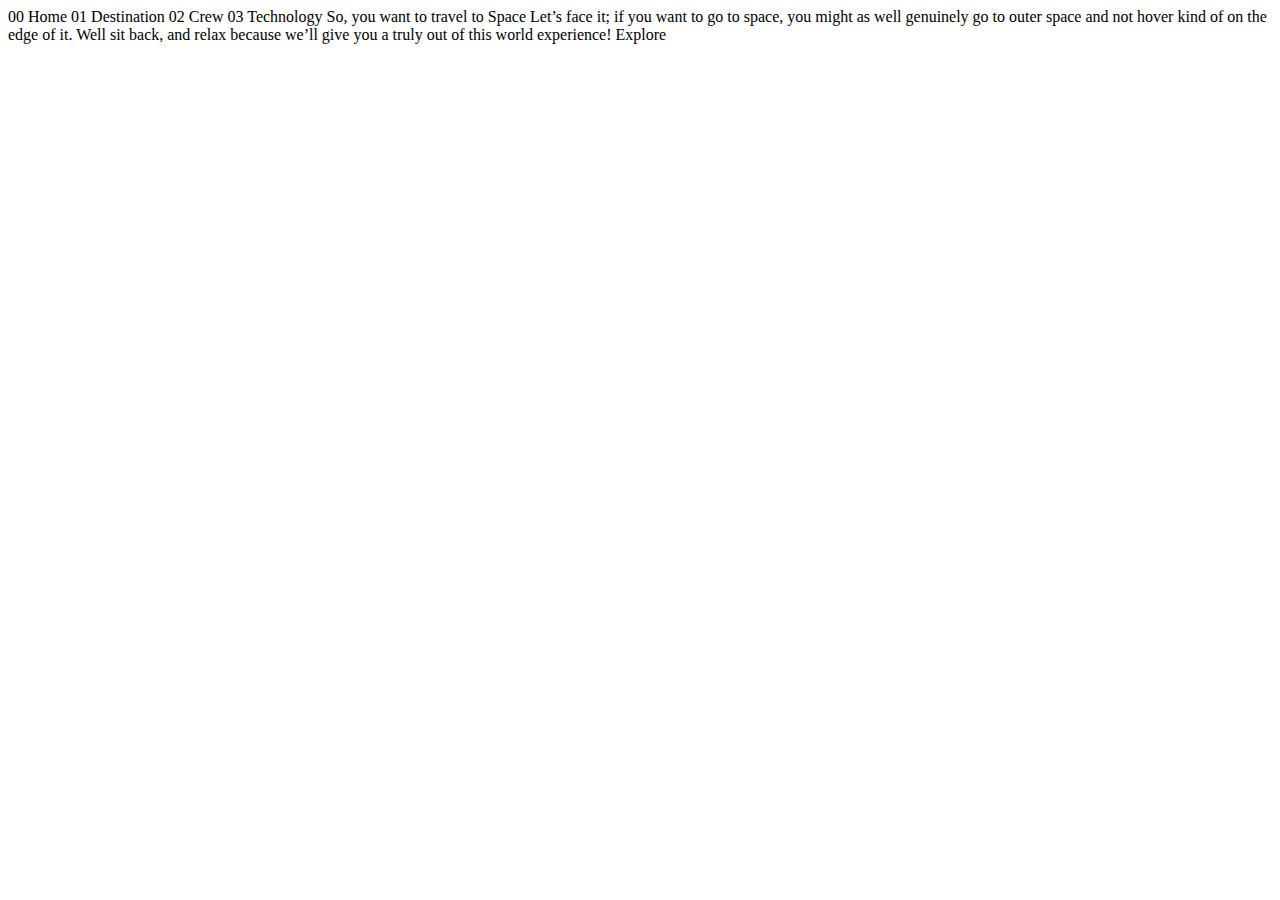
==== index.html @ 1d195bf7 "initial files setup" ====
<!DOCTYPE html>
<html lang="en">
<head>
  <meta charset="UTF-8">
  <meta name="viewport" content="width=device-width, initial-scale=1.0">

  <link rel="icon" type="image/png" sizes="32x32" href="./assets/favicon-32x32.png">
  
  <title>Frontend Mentor | Space tourism website</title>
</head>
<body>

  00 Home
  01 Destination
  02 Crew
  03 Technology

  So, you want to travel to
  Space
  Let’s face it; if you want to go to space, you might as well genuinely go to 
  outer space and not hover kind of on the edge of it. Well sit back, and relax 
  because we’ll give you a truly out of this world experience!

  Explore

</body>
</html>
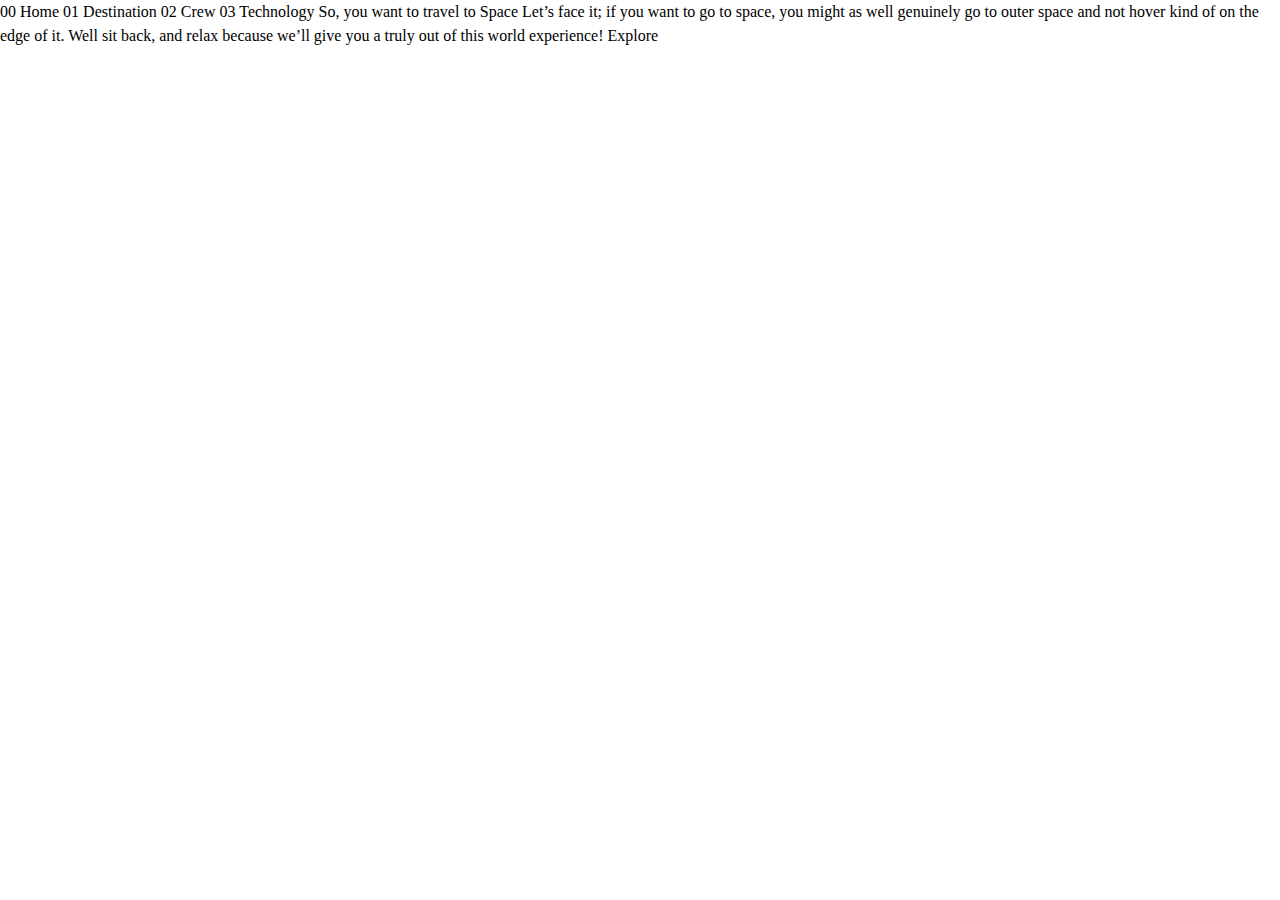
==== commit b46e24fe: "feat: added some scss dependencies" ====
--- a/index.html
+++ b/index.html
@@ -1,27 +1,25 @@
 <!DOCTYPE html>
 <html lang="en">
-<head>
-  <meta charset="UTF-8">
-  <meta name="viewport" content="width=device-width, initial-scale=1.0">
+  <head>
+    <meta charset="UTF-8" />
+    <meta name="viewport" content="width=device-width, initial-scale=1.0" />
 
-  <link rel="icon" type="image/png" sizes="32x32" href="./assets/favicon-32x32.png">
-  
-  <title>Frontend Mentor | Space tourism website</title>
-</head>
-<body>
+    <link
+      rel="icon"
+      type="image/png"
+      sizes="32x32"
+      href="./assets/favicon-32x32.png"
+    />
 
-  00 Home
-  01 Destination
-  02 Crew
-  03 Technology
+    <!-- Stylesheets -->
+    <link rel="stylesheet" href="/assets/css/main.css" />
 
-  So, you want to travel to
-  Space
-  Let’s face it; if you want to go to space, you might as well genuinely go to 
-  outer space and not hover kind of on the edge of it. Well sit back, and relax 
-  because we’ll give you a truly out of this world experience!
-
-  Explore
-
-</body>
-</html>+    <title>Frontend Mentor | Space tourism website</title>
+  </head>
+  <body>
+    00 Home 01 Destination 02 Crew 03 Technology So, you want to travel to Space
+    Let’s face it; if you want to go to space, you might as well genuinely go to
+    outer space and not hover kind of on the edge of it. Well sit back, and
+    relax because we’ll give you a truly out of this world experience! Explore
+  </body>
+</html>
--- a/assets/css/main.css
+++ b/assets/css/main.css
@@ -0,0 +1,100 @@
+/* Box sizing rules */
+*,
+*::before,
+*::after {
+  box-sizing: border-box;
+}
+
+/* Remove default padding */
+ul[class],
+ol[class] {
+  padding: 0;
+}
+
+/* Remove default margin */
+body,
+h1,
+h2,
+h3,
+h4,
+p,
+ul[class],
+ol[class],
+figure,
+blockquote,
+dl,
+dd {
+  margin: 0;
+}
+
+/* Set core root defaults */
+html {
+  scroll-behavior: smooth;
+}
+
+/* Set core body defaults */
+body {
+  min-height: 100vh;
+  text-rendering: optimizeSpeed;
+  line-height: 1.5;
+}
+
+/* Remove list styles on ul, ol elements with a class attribute */
+ul[class],
+ol[class] {
+  list-style: none;
+}
+
+/* A elements that don't have a class get default styles */
+a:not([class]) {
+  -webkit-text-decoration-skip: ink;
+          text-decoration-skip-ink: auto;
+}
+
+/* Make images easier to work with */
+img,
+picture {
+  max-width: 100%;
+  display: block;
+}
+
+/* Natural flow and rhythm in articles by default */
+article > * + * {
+  margin-top: 1em;
+}
+
+/* Inherit fonts for inputs and buttons */
+input,
+button,
+textarea,
+select {
+  font: inherit;
+}
+
+/* Blur images when they have no alt attribute */
+img:not([alt]) {
+  filter: blur(10px);
+}
+
+/* Remove all animations and transitions for people that prefer not to see them */
+@media (prefers-reduced-motion: reduce) {
+  * {
+    -webkit-animation-duration: 0.01ms !important;
+            animation-duration: 0.01ms !important;
+    -webkit-animation-iteration-count: 1 !important;
+            animation-iteration-count: 1 !important;
+    transition-duration: 0.01ms !important;
+    scroll-behavior: auto !important;
+  }
+}
+.large-btn {
+  display: grid;
+  place-items: center;
+  font-family: "Bellefair-serif", serif;
+  font-size: 2rem;
+  padding: 0 2em;
+  background-color: hsl(0deg, 0%, 100%);
+  color: hsl(230deg, 35%, 7%);
+  border-radius: 50%;
+  text-decoration: none;
+}/*# sourceMappingURL=main.css.map */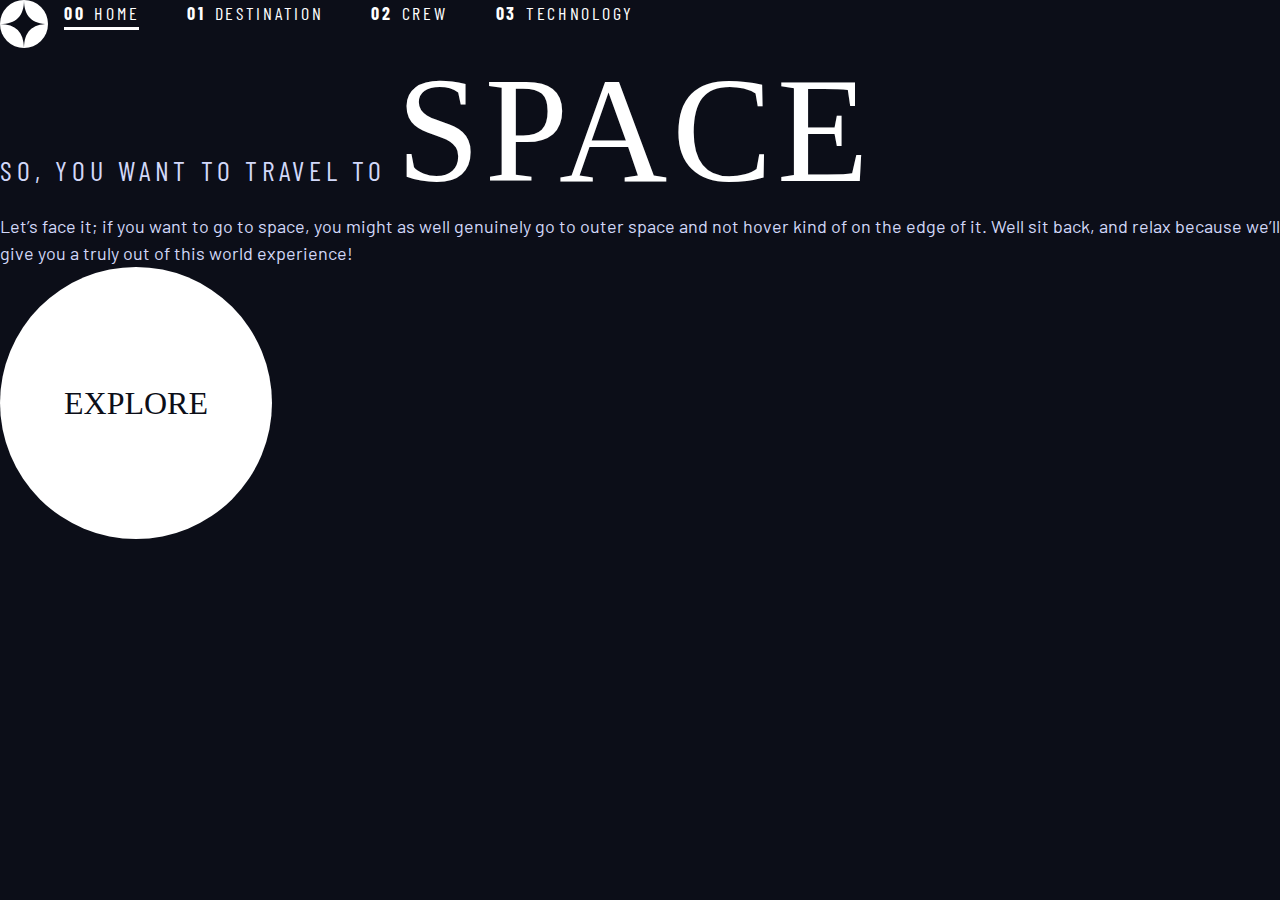
==== commit e45bdb58: "feat:added bunch of sass partials and for different layout, composition, block,etc." ====
--- a/index.html
+++ b/index.html
@@ -11,15 +11,73 @@
       href="./assets/favicon-32x32.png"
     />
 
+    <!-- Google Fonts -->
+    <link rel="preconnect" href="https://fonts.googleapis.com" />
+    <link rel="preconnect" href="https://fonts.gstatic.com" crossorigin />
+    <link
+      href="https://fonts.googleapis.com/css2?family=Barlow+Condensed:wght@400;700&family=Bellefair&family=Barlow:wght@400;700&display=swap"
+      rel="stylesheet"
+    />
+
     <!-- Stylesheets -->
     <link rel="stylesheet" href="/assets/css/main.css" />
 
     <title>Frontend Mentor | Space tourism website</title>
   </head>
-  <body>
-    00 Home 01 Destination 02 Crew 03 Technology So, you want to travel to Space
-    Let’s face it; if you want to go to space, you might as well genuinely go to
-    outer space and not hover kind of on the edge of it. Well sit back, and
-    relax because we’ll give you a truly out of this world experience! Explore
+  <body class="bg-dark">
+    <header class="d-flex">
+      <div>
+        <img src="/assets/images/shared/logo.svg" alt="Space Tourism Logo" />
+      </div>
+      <nav class="">
+        <ul class="primary-nav underline-indicators d-flex">
+          <li class="active">
+            <a
+              class="ff-sans-condensed text-light letter-spacing-2 text-uppercase"
+              href=""
+              ><span>00</span>Home</a
+            >
+          </li>
+          <li>
+            <a
+              class="ff-sans-condensed text-light letter-spacing-2 text-uppercase"
+              href=""
+              ><span>01</span>Destination</a
+            >
+          </li>
+          <li>
+            <a
+              class="ff-sans-condensed text-light letter-spacing-2 text-uppercase"
+              href=""
+              ><span>02</span>Crew</a
+            >
+          </li>
+          <li>
+            <a
+              class="ff-sans-condensed text-light letter-spacing-2 text-uppercase"
+              href=""
+              ><span>03</span>Technology</a
+            >
+          </li>
+        </ul>
+      </nav>
+    </header>
+    <main>
+      <section>
+        <h1 class="fs-500 ff-sans-condensed letter-spacing-1 text-uppercase">
+          So, you want to travel to
+          <span class="fs-900 ff-serif text-light">Space</span>
+        </h1>
+        <p>
+          Let’s face it; if you want to go to space, you might as well genuinely
+          go to outer space and not hover kind of on the edge of it. Well sit
+          back, and relax because we’ll give you a truly out of this world
+          experience!
+        </p>
+      </section>
+      <section>
+        <a class="text-uppercase large-btn" href="">Explore</a>
+      </section>
+    </main>
   </body>
 </html>
--- a/assets/css/main.css
+++ b/assets/css/main.css
@@ -25,6 +25,7 @@
 dl,
 dd {
   margin: 0;
+  font-weight: 400;
 }
 
 /* Set core root defaults */
@@ -87,14 +88,319 @@
     scroll-behavior: auto !important;
   }
 }
+.text-dark {
+  color: hsl(230deg, 35%, 7%);
+}
+
+.text-accent {
+  color: hsl(231deg, 77%, 90%);
+}
+
+.text-light {
+  color: hsl(0deg, 0%, 100%);
+}
+
+.bg-dark {
+  background-color: hsl(230deg, 35%, 7%);
+}
+
+.bg-accent {
+  background-color: hsl(231deg, 77%, 90%);
+}
+
+.bg-light {
+  background-color: hsl(0deg, 0%, 100%);
+}
+
+.ff-serif {
+  font-family: "Bellefair-serif", serif;
+}
+
+.ff-sans-condensed {
+  font-family: "Barlow Condensed", sans-serif;
+}
+
+.ff-sans {
+  font-family: "Barlow", sans-serif;
+}
+
+.fs-900 {
+  font-size: 9.375rem;
+}
+
+.fs-800 {
+  font-size: 6.25rem;
+}
+
+.fs-700 {
+  font-size: 3.5rem;
+}
+
+.fs-600 {
+  font-size: 2rem;
+}
+
+.fs-500 {
+  font-size: 1.75rem;
+}
+
+.fs-400 {
+  font-size: 1.125rem;
+}
+
+.fs-300 {
+  font-size: 1rem;
+}
+
+.fs-200 {
+  font-size: 0.875rem;
+}
+
+.text-uppercase {
+  text-transform: uppercase;
+}
+
+.letter-spacing-1 {
+  letter-spacing: 4.75px;
+}
+
+.letter-spacing-2 {
+  letter-spacing: 2.7px;
+}
+
+.letter-spacing-3 {
+  letter-spacing: 2.35px;
+}
+
+.fs-900,
+.fs-800,
+.fs-700,
+.fs-600 {
+  line-height: 1.1;
+}
+
+body {
+  color: hsl(231deg, 77%, 90%);
+  font-size: 1.125rem;
+  font-family: "Barlow", sans-serif;
+  font-weight: 400;
+}
+
+.ff-serif {
+  font-family: "Bellefair-serif", serif;
+}
+
+.ff-sans-condensed {
+  font-family: "Barlow Condensed", sans-serif;
+}
+
+.ff-sans {
+  font-family: "Barlow", sans-serif;
+}
+
+.fs-900 {
+  font-size: 9.375rem;
+}
+
+.fs-800 {
+  font-size: 6.25rem;
+}
+
+.fs-700 {
+  font-size: 3.5rem;
+}
+
+.fs-600 {
+  font-size: 2rem;
+}
+
+.fs-500 {
+  font-size: 1.75rem;
+}
+
+.fs-400 {
+  font-size: 1.125rem;
+}
+
+.fs-300 {
+  font-size: 1rem;
+}
+
+.fs-200 {
+  font-size: 0.875rem;
+}
+
+.text-uppercase {
+  text-transform: uppercase;
+}
+
+.letter-spacing-1 {
+  letter-spacing: 4.75px;
+}
+
+.letter-spacing-2 {
+  letter-spacing: 2.7px;
+}
+
+.letter-spacing-3 {
+  letter-spacing: 2.35px;
+}
+
+.fs-900,
+.fs-800,
+.fs-700,
+.fs-600 {
+  line-height: 1.1;
+}
+
+.text-dark {
+  color: hsl(230deg, 35%, 7%);
+}
+
+.text-accent {
+  color: hsl(231deg, 77%, 90%);
+}
+
+.text-light {
+  color: hsl(0deg, 0%, 100%);
+}
+
+.bg-dark {
+  background-color: hsl(230deg, 35%, 7%);
+}
+
+.bg-accent {
+  background-color: hsl(231deg, 77%, 90%);
+}
+
+.bg-light {
+  background-color: hsl(0deg, 0%, 100%);
+}
+
+.numbered-title {
+  font-family: "Barlow Condensed", sans-serif;
+  font-size: 1.75rem;
+  text-transform: uppercase;
+  letter-spacing: 4.72px;
+  text-decoration: none;
+}
+.numbered-title span {
+  margin-right: 0.5em;
+  font-weight: 700;
+  color: hsla(0deg, 0%, 100%, 0.25);
+}
+
+.d-flex {
+  display: flex;
+  gap: var(--flex-gap, 1rem);
+}
+
+.d-grid {
+  display: grid;
+  gap: var(--grid-gap, 1rem);
+}
+
+.primary-nav {
+  --flex-gap: 3rem;
+}
+.primary-nav a {
+  text-decoration: none;
+}
+.primary-nav a span {
+  font-weight: 700;
+  margin-right: 0.5em;
+}
+
 .large-btn {
-  display: grid;
+  cursor: pointer;
+  display: inline-grid;
+  position: relative;
+  z-index: 1;
   place-items: center;
   font-family: "Bellefair-serif", serif;
   font-size: 2rem;
   padding: 0 2em;
+  aspect-ratio: 1;
   background-color: hsl(0deg, 0%, 100%);
   color: hsl(230deg, 35%, 7%);
   border-radius: 50%;
+  border: none;
   text-decoration: none;
+  transform: rotate(-720deg) scale(1);
+  transition: transform 500ms ease-in-out;
+}
+.large-btn:is(:focus, :hover) {
+  transform: rotate(720deg) scale(0.75);
+  background-color: hsl(231deg, 77%, 90%);
+  transition: transform 500ms ease-in-out;
+}
+.large-btn:is(:active) {
+  transform: rotate(-720deg) scale(1);
+  transition: transform 500ms ease-in-out;
+}
+
+.large-btn::after {
+  content: "";
+  position: absolute;
+  z-index: -1;
+  width: 100%;
+  aspect-ratio: 1;
+  background-color: hsla(0deg, 0%, 100%, 0.5);
+  border-radius: 50%;
+  opacity: 0;
+  transition: opacity 500ms linear, transform 750ms ease-in-out;
+}
+
+.large-btn:is(:hover, :focus)::after {
+  opacity: 1;
+  transform: scale(1.5);
+}
+
+.underline-indicators > * {
+  cursor: pointer;
+  padding-bottom: var(--underline-gap, 1em) 0;
+  border: 0;
+  border-bottom: 0.2rem solid hsla(0deg, 0%, 100%, 0);
+}
+.underline-indicators > *:is(:hover, :focus) {
+  opacity: 1;
+  border-color: hsla(0deg, 0%, 100%, 0.5);
+}
+
+.underline-indicators .active {
+  border-color: hsl(0deg, 0%, 100%);
+}
+
+.dot-indicators > * {
+  cursor: pointer;
+  padding: 0.5em;
+  aspect-ratio: 1;
+  border-radius: 50%;
+  background-color: hsla(0deg, 0%, 100%, 0);
+}
+.dot-indicators > *:is(:hover, :focus) {
+  opacity: 1;
+  background-color: hsla(0deg, 0%, 100%, 0.5);
+}
+
+.dot-indicators .dot-active {
+  background-color: hsl(0deg, 0%, 100%);
+}
+
+.numbered-list > * {
+  cursor: pointer;
+  padding: 0.5em;
+  aspect-ratio: 1;
+  border-radius: 50%;
+  border: 0.1em solid hsla(0deg, 0%, 100%, 0.5);
+}
+.numbered-list > *:is(:hover, :focus) {
+  opacity: 1;
+  background-color: transparent;
+  border-color: hsl(0deg, 0%, 100%);
+}
+
+.numbered-list .list-active {
+  border-color: hsl(0deg, 0%, 100%);
+  background-color: hsl(0deg, 0%, 100%);
 }/*# sourceMappingURL=main.css.map */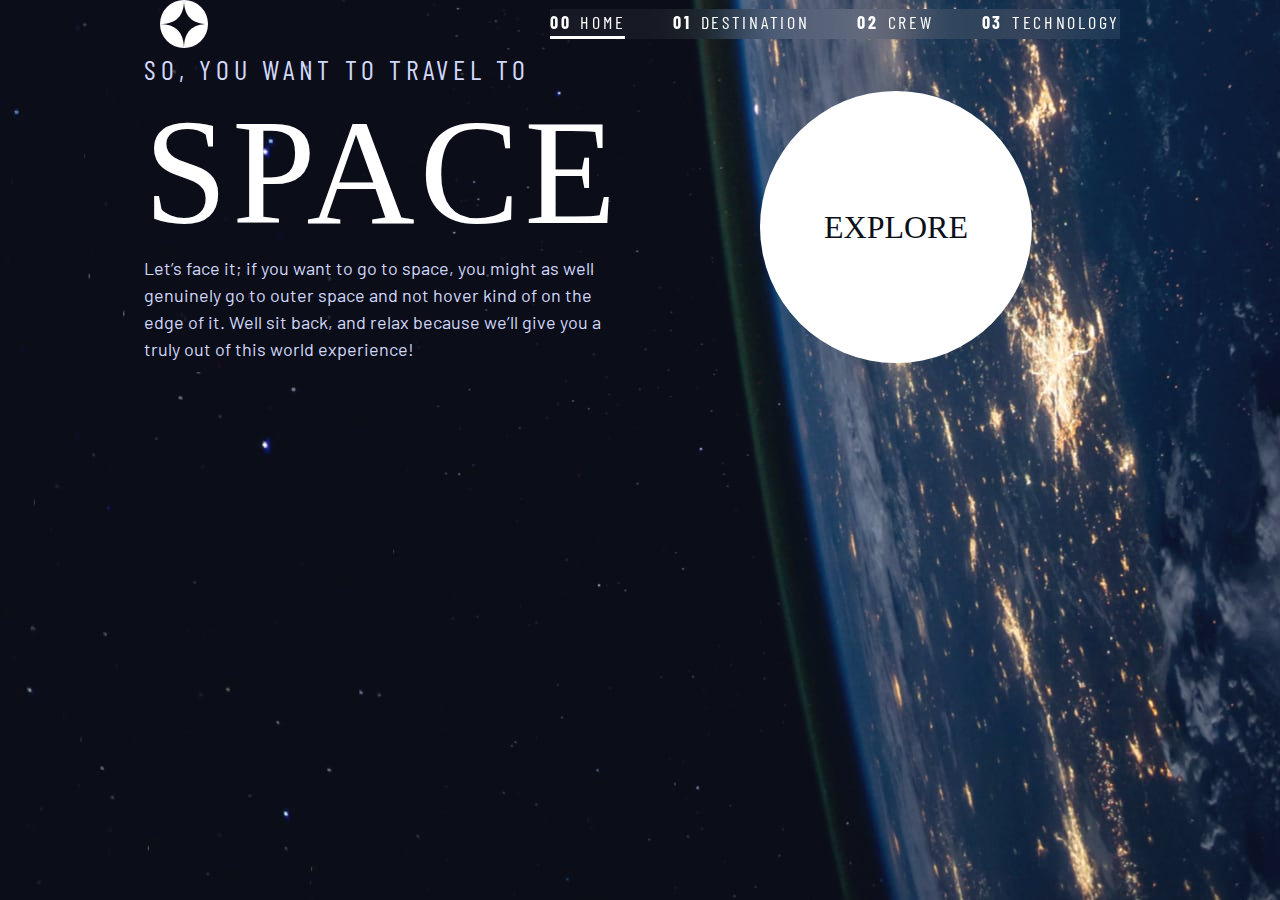
==== commit e6b964d0: "feat:added many scss partial i.e. containe,display,home,spacing,etc." ====
--- a/index.html
+++ b/index.html
@@ -24,45 +24,47 @@
 
     <title>Frontend Mentor | Space tourism website</title>
   </head>
-  <body class="bg-dark">
-    <header class="d-flex">
-      <div>
-        <img src="/assets/images/shared/logo.svg" alt="Space Tourism Logo" />
+  <body class="home">
+    <header class="grid-container__nav">
+      <div class="nav-bar__wrapper d-flex align-items-center">
+        <div>
+          <img src="/assets/images/shared/logo.svg" alt="Space Tourism Logo" />
+        </div>
+        <nav class="ms-auto">
+          <ul class="primary-nav underline-indicators d-flex">
+            <li class="active">
+              <a
+                class="ff-sans-condensed text-light letter-spacing-2 text-uppercase"
+                href=""
+                ><span>00</span>Home</a
+              >
+            </li>
+            <li>
+              <a
+                class="ff-sans-condensed text-light letter-spacing-2 text-uppercase"
+                href=""
+                ><span>01</span>Destination</a
+              >
+            </li>
+            <li>
+              <a
+                class="ff-sans-condensed text-light letter-spacing-2 text-uppercase"
+                href=""
+                ><span>02</span>Crew</a
+              >
+            </li>
+            <li>
+              <a
+                class="ff-sans-condensed text-light letter-spacing-2 text-uppercase"
+                href=""
+                ><span>03</span>Technology</a
+              >
+            </li>
+          </ul>
+        </nav>
       </div>
-      <nav class="">
-        <ul class="primary-nav underline-indicators d-flex">
-          <li class="active">
-            <a
-              class="ff-sans-condensed text-light letter-spacing-2 text-uppercase"
-              href=""
-              ><span>00</span>Home</a
-            >
-          </li>
-          <li>
-            <a
-              class="ff-sans-condensed text-light letter-spacing-2 text-uppercase"
-              href=""
-              ><span>01</span>Destination</a
-            >
-          </li>
-          <li>
-            <a
-              class="ff-sans-condensed text-light letter-spacing-2 text-uppercase"
-              href=""
-              ><span>02</span>Crew</a
-            >
-          </li>
-          <li>
-            <a
-              class="ff-sans-condensed text-light letter-spacing-2 text-uppercase"
-              href=""
-              ><span>03</span>Technology</a
-            >
-          </li>
-        </ul>
-      </nav>
     </header>
-    <main>
+    <main class="grid-container grid-container__home">
       <section>
         <h1 class="fs-500 ff-sans-condensed letter-spacing-1 text-uppercase">
           So, you want to travel to
--- a/assets/css/main.css
+++ b/assets/css/main.css
@@ -277,6 +277,11 @@
   background-color: hsl(0deg, 0%, 100%);
 }
 
+.ms-auto {
+  -webkit-margin-start: auto;
+          margin-inline-start: auto;
+}
+
 .numbered-title {
   font-family: "Barlow Condensed", sans-serif;
   font-size: 1.75rem;
@@ -295,13 +300,66 @@
   gap: var(--flex-gap, 1rem);
 }
 
+.align-items-center {
+  align-items: center;
+}
+.align-items-end {
+  align-items: flex-end;
+}
+.align-items-start {
+  align-items: flex-start;
+}
+
 .d-grid {
   display: grid;
   gap: var(--grid-gap, 1rem);
 }
 
+.container {
+  padding-inline: 2em;
+  margin-inline: auto;
+  max-width: 80rem;
+}
+
+.grid-container {
+  text-align: center;
+  display: grid;
+  place-items: center;
+  padding-inline: 1rem;
+}
+.grid-container * {
+  max-width: 50ch;
+}
+
+@media (min-width: 48em) {
+  .grid-container {
+    text-align: left;
+    -moz-column-gap: var(--container-gap, 2rem);
+         column-gap: var(--container-gap, 2rem);
+    grid-template-columns: minmax(1rem, 1fr) repeat(2, minmax(0, 30rem)) minmax(1rem, 1fr);
+  }
+  .grid-container__nav {
+    display: grid;
+    grid-template-columns: minmax(1rem, 1fr) minmax(0, 60rem) minmax(1rem, 1fr);
+  }
+  .grid-container__home {
+    padding-bottom: max(6rem, 20vh);
+    align-items: end;
+  }
+  .grid-container > :first-child {
+    grid-column: 2;
+  }
+  .grid-container > :last-child {
+    grid-column: 3;
+  }
+}
 .primary-nav {
   --flex-gap: 3rem;
+  background-color: hsla(0deg, 0%, 100%, 0.05);
+  -webkit-backdrop-filter: blur(1.5rem);
+          backdrop-filter: blur(1.5rem);
+  -webkit-margin-start: auto;
+          margin-inline-start: auto;
 }
 .primary-nav a {
   text-decoration: none;
@@ -311,6 +369,18 @@
   margin-right: 0.5em;
 }
 
+.nav-bar__wrapper {
+  grid-column: 2;
+}
+
+@supports ((-webkit-backdrop-filter: blur(1.5rem)) or (backdrop-filter: blur(1.5rem))) {
+  .primary-nav {
+    --flex-gap: 3rem;
+    background-color: hsla(0deg, 0%, 100%, 0.05);
+    -webkit-backdrop-filter: blur(1.5rem);
+            backdrop-filter: blur(1.5rem);
+  }
+}
 .large-btn {
   cursor: pointer;
   display: inline-grid;
@@ -403,4 +473,21 @@
 .numbered-list .list-active {
   border-color: hsl(0deg, 0%, 100%);
   background-color: hsl(0deg, 0%, 100%);
+}
+
+.home {
+  background-image: url("/assets/images/home/background-home-mobile.jpg");
+  background-size: cover;
+  background-position: bottom center;
+}
+@media (min-width: 35em) {
+  .home {
+    background-image: url("/assets/images/home/background-home-tablet.jpg");
+    background-position: center center;
+  }
+}
+@media (min-width: 48em) {
+  .home {
+    background-image: url("/assets/images/home/background-home-desktop.jpg");
+  }
 }/*# sourceMappingURL=main.css.map */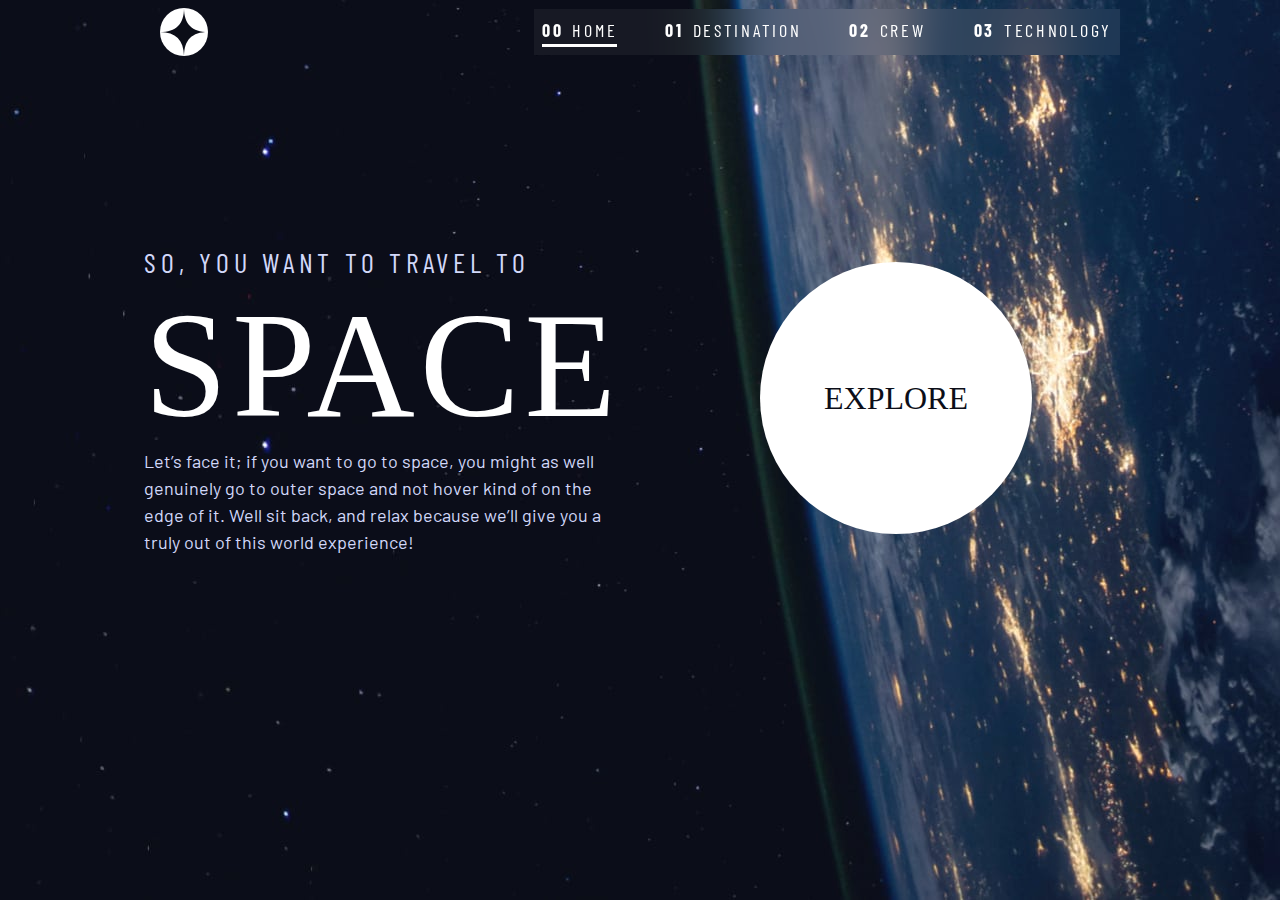
==== commit 63508336: "feat:added multiple utilites class in spacing, display and font sass partial" ====
--- a/index.html
+++ b/index.html
@@ -25,13 +25,17 @@
     <title>Frontend Mentor | Space tourism website</title>
   </head>
   <body class="home">
-    <header class="grid-container__nav">
+    <header class="grid-container__nav mt-2 mb-6">
       <div class="nav-bar__wrapper d-flex align-items-center">
         <div>
-          <img src="/assets/images/shared/logo.svg" alt="Space Tourism Logo" />
+          <img
+            class="logo"
+            src="/assets/images/shared/logo.svg"
+            alt="Space Tourism Logo"
+          />
         </div>
         <nav class="ms-auto">
-          <ul class="primary-nav underline-indicators d-flex">
+          <ul class="primary-nav underline-indicators d-flex p-2">
             <li class="active">
               <a
                 class="ff-sans-condensed text-light letter-spacing-2 text-uppercase"
@@ -64,7 +68,9 @@
         </nav>
       </div>
     </header>
-    <main class="grid-container grid-container__home">
+    <main
+      class="grid-container grid-container__home place-items-flex-end mb-auto"
+    >
       <section>
         <h1 class="fs-500 ff-sans-condensed letter-spacing-1 text-uppercase">
           So, you want to travel to
--- a/assets/css/main.css
+++ b/assets/css/main.css
@@ -186,100 +186,493 @@
   font-weight: 400;
 }
 
-.ff-serif {
-  font-family: "Bellefair-serif", serif;
-}
-
-.ff-sans-condensed {
-  font-family: "Barlow Condensed", sans-serif;
-}
-
-.ff-sans {
-  font-family: "Barlow", sans-serif;
-}
-
-.fs-900 {
-  font-size: 9.375rem;
-}
-
-.fs-800 {
-  font-size: 6.25rem;
-}
-
-.fs-700 {
-  font-size: 3.5rem;
-}
-
-.fs-600 {
-  font-size: 2rem;
-}
-
-.fs-500 {
-  font-size: 1.75rem;
-}
-
-.fs-400 {
-  font-size: 1.125rem;
-}
-
-.fs-300 {
-  font-size: 1rem;
-}
-
-.fs-200 {
-  font-size: 0.875rem;
-}
-
-.text-uppercase {
-  text-transform: uppercase;
-}
-
-.letter-spacing-1 {
-  letter-spacing: 4.75px;
-}
-
-.letter-spacing-2 {
-  letter-spacing: 2.7px;
-}
-
-.letter-spacing-3 {
-  letter-spacing: 2.35px;
-}
-
-.fs-900,
-.fs-800,
-.fs-700,
-.fs-600 {
-  line-height: 1.1;
-}
-
-.text-dark {
-  color: hsl(230deg, 35%, 7%);
-}
-
-.text-accent {
-  color: hsl(231deg, 77%, 90%);
-}
-
-.text-light {
-  color: hsl(0deg, 0%, 100%);
-}
-
-.bg-dark {
-  background-color: hsl(230deg, 35%, 7%);
-}
-
-.bg-accent {
-  background-color: hsl(231deg, 77%, 90%);
-}
-
-.bg-light {
-  background-color: hsl(0deg, 0%, 100%);
-}
-
 .ms-auto {
   -webkit-margin-start: auto;
           margin-inline-start: auto;
+}
+
+.mx-auto {
+  margin-inline: auto;
+}
+
+.p-0 {
+  padding: 0 !important;
+}
+
+.px-0 {
+  padding-left: 0;
+  padding-right: 0;
+}
+
+.py-0 {
+  padding-top: 0;
+  padding-bottom: 0;
+}
+
+.ps-0 {
+  padding-left: 0;
+}
+
+.pt-0 {
+  padding-top: 0;
+}
+
+.pe-0 {
+  padding-right: 0;
+}
+
+.pb-0 {
+  padding-bottom: 0;
+}
+
+.m-0 {
+  padding: 0;
+}
+
+.mx-0 {
+  padding-left: 0;
+  padding-right: 0;
+}
+
+.my-0 {
+  padding-top: 0;
+  padding-bottom: 0;
+}
+
+.ms-0 {
+  padding-left: 0;
+}
+
+.mt-0 {
+  padding-top: 0;
+}
+
+.me-0 {
+  padding-right: 0;
+}
+
+.mb-0 {
+  padding-bottom: 0;
+}
+
+.p-1 {
+  padding: 0.25rem !important;
+}
+
+.px-1 {
+  padding-left: 0.25rem;
+  padding-right: 0.25rem;
+}
+
+.py-1 {
+  padding-top: 0.25rem;
+  padding-bottom: 0.25rem;
+}
+
+.ps-1 {
+  padding-left: 0.25rem;
+}
+
+.pt-1 {
+  padding-top: 0.25rem;
+}
+
+.pe-1 {
+  padding-right: 0.25rem;
+}
+
+.pb-1 {
+  padding-bottom: 0.25rem;
+}
+
+.m-1 {
+  padding: 0.25rem;
+}
+
+.mx-1 {
+  padding-left: 0.25rem;
+  padding-right: 0.25rem;
+}
+
+.my-1 {
+  padding-top: 0.25rem;
+  padding-bottom: 0.25rem;
+}
+
+.ms-1 {
+  padding-left: 0.25rem;
+}
+
+.mt-1 {
+  padding-top: 0.25rem;
+}
+
+.me-1 {
+  padding-right: 0.25rem;
+}
+
+.mb-1 {
+  padding-bottom: 0.25rem;
+}
+
+.p-2 {
+  padding: 0.5rem !important;
+}
+
+.px-2 {
+  padding-left: 0.5rem;
+  padding-right: 0.5rem;
+}
+
+.py-2 {
+  padding-top: 0.5rem;
+  padding-bottom: 0.5rem;
+}
+
+.ps-2 {
+  padding-left: 0.5rem;
+}
+
+.pt-2 {
+  padding-top: 0.5rem;
+}
+
+.pe-2 {
+  padding-right: 0.5rem;
+}
+
+.pb-2 {
+  padding-bottom: 0.5rem;
+}
+
+.m-2 {
+  padding: 0.5rem;
+}
+
+.mx-2 {
+  padding-left: 0.5rem;
+  padding-right: 0.5rem;
+}
+
+.my-2 {
+  padding-top: 0.5rem;
+  padding-bottom: 0.5rem;
+}
+
+.ms-2 {
+  padding-left: 0.5rem;
+}
+
+.mt-2 {
+  padding-top: 0.5rem;
+}
+
+.me-2 {
+  padding-right: 0.5rem;
+}
+
+.mb-2 {
+  padding-bottom: 0.5rem;
+}
+
+.p-3 {
+  padding: 1rem !important;
+}
+
+.px-3 {
+  padding-left: 1rem;
+  padding-right: 1rem;
+}
+
+.py-3 {
+  padding-top: 1rem;
+  padding-bottom: 1rem;
+}
+
+.ps-3 {
+  padding-left: 1rem;
+}
+
+.pt-3 {
+  padding-top: 1rem;
+}
+
+.pe-3 {
+  padding-right: 1rem;
+}
+
+.pb-3 {
+  padding-bottom: 1rem;
+}
+
+.m-3 {
+  padding: 1rem;
+}
+
+.mx-3 {
+  padding-left: 1rem;
+  padding-right: 1rem;
+}
+
+.my-3 {
+  padding-top: 1rem;
+  padding-bottom: 1rem;
+}
+
+.ms-3 {
+  padding-left: 1rem;
+}
+
+.mt-3 {
+  padding-top: 1rem;
+}
+
+.me-3 {
+  padding-right: 1rem;
+}
+
+.mb-3 {
+  padding-bottom: 1rem;
+}
+
+.p-4 {
+  padding: 1.25rem !important;
+}
+
+.px-4 {
+  padding-left: 1.25rem;
+  padding-right: 1.25rem;
+}
+
+.py-4 {
+  padding-top: 1.25rem;
+  padding-bottom: 1.25rem;
+}
+
+.ps-4 {
+  padding-left: 1.25rem;
+}
+
+.pt-4 {
+  padding-top: 1.25rem;
+}
+
+.pe-4 {
+  padding-right: 1.25rem;
+}
+
+.pb-4 {
+  padding-bottom: 1.25rem;
+}
+
+.m-4 {
+  padding: 1.25rem;
+}
+
+.mx-4 {
+  padding-left: 1.25rem;
+  padding-right: 1.25rem;
+}
+
+.my-4 {
+  padding-top: 1.25rem;
+  padding-bottom: 1.25rem;
+}
+
+.ms-4 {
+  padding-left: 1.25rem;
+}
+
+.mt-4 {
+  padding-top: 1.25rem;
+}
+
+.me-4 {
+  padding-right: 1.25rem;
+}
+
+.mb-4 {
+  padding-bottom: 1.25rem;
+}
+
+.p-5 {
+  padding: 1.5rem !important;
+}
+
+.px-5 {
+  padding-left: 1.5rem;
+  padding-right: 1.5rem;
+}
+
+.py-5 {
+  padding-top: 1.5rem;
+  padding-bottom: 1.5rem;
+}
+
+.ps-5 {
+  padding-left: 1.5rem;
+}
+
+.pt-5 {
+  padding-top: 1.5rem;
+}
+
+.pe-5 {
+  padding-right: 1.5rem;
+}
+
+.pb-5 {
+  padding-bottom: 1.5rem;
+}
+
+.m-5 {
+  padding: 1.5rem;
+}
+
+.mx-5 {
+  padding-left: 1.5rem;
+  padding-right: 1.5rem;
+}
+
+.my-5 {
+  padding-top: 1.5rem;
+  padding-bottom: 1.5rem;
+}
+
+.ms-5 {
+  padding-left: 1.5rem;
+}
+
+.mt-5 {
+  padding-top: 1.5rem;
+}
+
+.me-5 {
+  padding-right: 1.5rem;
+}
+
+.mb-5 {
+  padding-bottom: 1.5rem;
+}
+
+.p-6 {
+  padding: 2rem !important;
+}
+
+.px-6 {
+  padding-left: 2rem;
+  padding-right: 2rem;
+}
+
+.py-6 {
+  padding-top: 2rem;
+  padding-bottom: 2rem;
+}
+
+.ps-6 {
+  padding-left: 2rem;
+}
+
+.pt-6 {
+  padding-top: 2rem;
+}
+
+.pe-6 {
+  padding-right: 2rem;
+}
+
+.pb-6 {
+  padding-bottom: 2rem;
+}
+
+.m-6 {
+  padding: 2rem;
+}
+
+.mx-6 {
+  padding-left: 2rem;
+  padding-right: 2rem;
+}
+
+.my-6 {
+  padding-top: 2rem;
+  padding-bottom: 2rem;
+}
+
+.ms-6 {
+  padding-left: 2rem;
+}
+
+.mt-6 {
+  padding-top: 2rem;
+}
+
+.me-6 {
+  padding-right: 2rem;
+}
+
+.mb-6 {
+  padding-bottom: 2rem;
+}
+
+.p-auto {
+  padding: auto !important;
+}
+
+.px-auto {
+  padding-left: auto;
+  padding-right: auto;
+}
+
+.py-auto {
+  padding-top: auto;
+  padding-bottom: auto;
+}
+
+.ps-auto {
+  padding-left: auto;
+}
+
+.pt-auto {
+  padding-top: auto;
+}
+
+.pe-auto {
+  padding-right: auto;
+}
+
+.pb-auto {
+  padding-bottom: auto;
+}
+
+.m-auto {
+  padding: auto;
+}
+
+.mx-auto {
+  padding-left: auto;
+  padding-right: auto;
+}
+
+.my-auto {
+  padding-top: auto;
+  padding-bottom: auto;
+}
+
+.ms-auto {
+  padding-left: auto;
+}
+
+.mt-auto {
+  padding-top: auto;
+}
+
+.me-auto {
+  padding-right: auto;
+}
+
+.mb-auto {
+  padding-bottom: auto;
 }
 
 .numbered-title {
@@ -300,14 +693,164 @@
   gap: var(--flex-gap, 1rem);
 }
 
+.justify-content-baseline {
+  justify-content: baseline !important;
+}
+
+.justify-content-flex-start {
+  justify-content: flex-start !important;
+}
+
+.justify-content-center {
+  justify-content: center !important;
+}
+
+.justify-content-flex-end {
+  justify-content: flex-end !important;
+}
+
+.justify-content-unset {
+  justify-content: unset !important;
+}
+
+.align-content-baseline {
+  align-content: baseline !important;
+}
+
+.align-content-flex-start {
+  align-content: flex-start !important;
+}
+
+.align-content-center {
+  align-content: center !important;
+}
+
+.align-content-flex-end {
+  align-content: flex-end !important;
+}
+
+.align-content-unset {
+  align-content: unset !important;
+}
+
+.place-content-baseline {
+  place-content: baseline !important;
+}
+
+.place-content-flex-start {
+  place-content: flex-start !important;
+}
+
+.place-content-center {
+  place-content: center !important;
+}
+
+.place-content-flex-end {
+  place-content: flex-end !important;
+}
+
+.place-content-unset {
+  place-content: unset !important;
+}
+
+.justify-items-baseline {
+  justify-items: baseline !important;
+}
+
+.justify-items-flex-start {
+  justify-items: flex-start !important;
+}
+
+.justify-items-center {
+  justify-items: center !important;
+}
+
+.justify-items-flex-end {
+  justify-items: flex-end !important;
+}
+
+.justify-items-unset {
+  justify-items: unset !important;
+}
+
+.align-items-baseline {
+  align-items: baseline !important;
+}
+
+.align-items-flex-start {
+  align-items: flex-start !important;
+}
+
 .align-items-center {
-  align-items: center;
-}
-.align-items-end {
-  align-items: flex-end;
-}
-.align-items-start {
-  align-items: flex-start;
+  align-items: center !important;
+}
+
+.align-items-flex-end {
+  align-items: flex-end !important;
+}
+
+.align-items-unset {
+  align-items: unset !important;
+}
+
+.place-items-baseline {
+  place-items: baseline !important;
+}
+
+.place-items-flex-start {
+  place-items: flex-start !important;
+}
+
+.place-items-center {
+  place-items: center !important;
+}
+
+.place-items-flex-end {
+  place-items: flex-end !important;
+}
+
+.place-items-unset {
+  place-items: unset !important;
+}
+
+.justify-self-baseline {
+  justify-self: baseline !important;
+}
+
+.justify-self-flex-start {
+  justify-self: flex-start !important;
+}
+
+.justify-self-center {
+  justify-self: center !important;
+}
+
+.justify-self-flex-end {
+  justify-self: flex-end !important;
+}
+
+.justify-self-unset {
+  justify-self: unset !important;
+}
+
+.align-self-baseline {
+  align-self: baseline !important;
+}
+
+.align-self-flex-start {
+  align-self: flex-start !important;
+}
+
+.align-self-center {
+  align-self: center !important;
+}
+
+.align-self-flex-end {
+  align-self: flex-end !important;
+}
+
+.align-self-unset {
+  align-self: unset !important;
 }
 
 .d-grid {
@@ -324,7 +867,7 @@
 .grid-container {
   text-align: center;
   display: grid;
-  place-items: center;
+  place-items: center !important;
   padding-inline: 1rem;
 }
 .grid-container * {
@@ -344,7 +887,7 @@
   }
   .grid-container__home {
     padding-bottom: max(6rem, 20vh);
-    align-items: end;
+    height: 50rem;
   }
   .grid-container > :first-child {
     grid-column: 2;
@@ -479,6 +1022,7 @@
   background-image: url("/assets/images/home/background-home-mobile.jpg");
   background-size: cover;
   background-position: bottom center;
+  overflow: hidden;
 }
 @media (min-width: 35em) {
   .home {
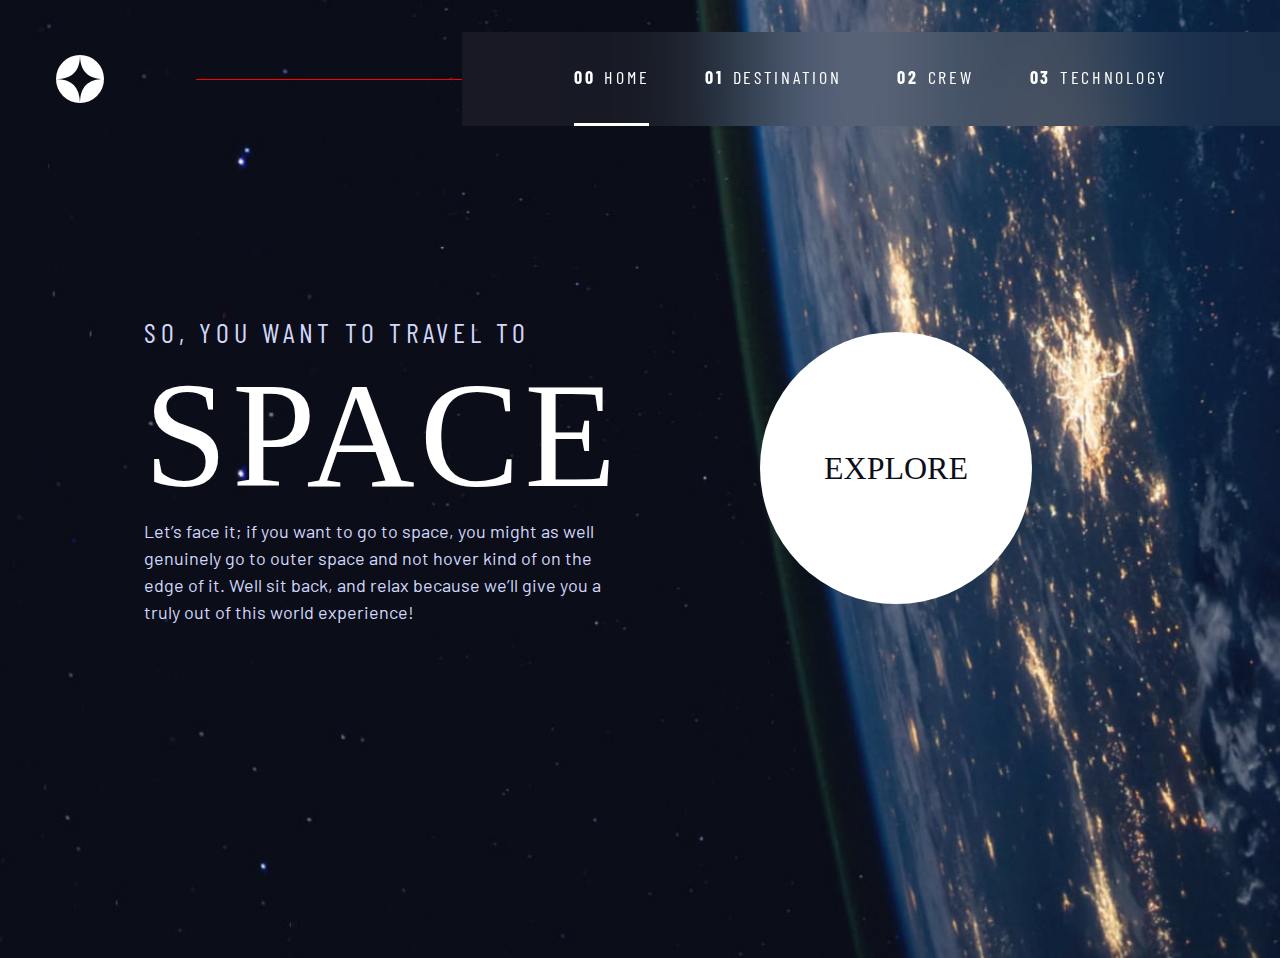
==== commit 5e4ae32d: "feat:added moblie nav" ====
--- a/index.html
+++ b/index.html
@@ -25,48 +25,54 @@
     <title>Frontend Mentor | Space tourism website</title>
   </head>
   <body class="home">
-    <header class="grid-container__nav mt-2 mb-6">
-      <div class="nav-bar__wrapper d-flex align-items-center">
-        <div>
-          <img
-            class="logo"
-            src="/assets/images/shared/logo.svg"
-            alt="Space Tourism Logo"
-          />
-        </div>
-        <nav class="ms-auto">
-          <ul class="primary-nav underline-indicators d-flex p-2">
-            <li class="active">
-              <a
-                class="ff-sans-condensed text-light letter-spacing-2 text-uppercase"
-                href=""
-                ><span>00</span>Home</a
-              >
-            </li>
-            <li>
-              <a
-                class="ff-sans-condensed text-light letter-spacing-2 text-uppercase"
-                href=""
-                ><span>01</span>Destination</a
-              >
-            </li>
-            <li>
-              <a
-                class="ff-sans-condensed text-light letter-spacing-2 text-uppercase"
-                href=""
-                ><span>02</span>Crew</a
-              >
-            </li>
-            <li>
-              <a
-                class="ff-sans-condensed text-light letter-spacing-2 text-uppercase"
-                href=""
-                ><span>03</span>Technology</a
-              >
-            </li>
-          </ul>
-        </nav>
+    <header
+      class="primary-header d-flex justify-content-space-between align-items-center"
+    >
+      <div>
+        <img
+          class="logo"
+          src="/assets/images/shared/logo.svg"
+          alt="Space Tourism Logo"
+        />
       </div>
+      <button class="mobile-nav-toggler ms-auto" type="button">
+        <span class="sr-only" aria-expanded="false">Menu</span>
+      </button>
+      <nav class="primary-nav__wrapper">
+        <ul
+          class="primary-nav underline-indicators d-flex"
+          data-visible="false"
+        >
+          <li class="active">
+            <a
+              class="ff-sans-condensed text-light letter-spacing-2 text-uppercase"
+              href=""
+              ><span>00</span>Home</a
+            >
+          </li>
+          <li>
+            <a
+              class="ff-sans-condensed text-light letter-spacing-2 text-uppercase"
+              href=""
+              ><span>01</span>Destination</a
+            >
+          </li>
+          <li>
+            <a
+              class="ff-sans-condensed text-light letter-spacing-2 text-uppercase"
+              href=""
+              ><span>02</span>Crew</a
+            >
+          </li>
+          <li>
+            <a
+              class="ff-sans-condensed text-light letter-spacing-2 text-uppercase"
+              href=""
+              ><span>03</span>Technology</a
+            >
+          </li>
+        </ul>
+      </nav>
     </header>
     <main
       class="grid-container grid-container__home place-items-flex-end mb-auto"
@@ -87,5 +93,6 @@
         <a class="text-uppercase large-btn" href="">Explore</a>
       </section>
     </main>
+    <script src="/assets/js/nav.js"></script>
   </body>
 </html>
--- a/assets/css/main.css
+++ b/assets/css/main.css
@@ -88,6 +88,18 @@
     scroll-behavior: auto !important;
   }
 }
+.sr-only {
+  position: absolute;
+  width: 1px;
+  height: 1px;
+  padding: 0;
+  margin: -1px;
+  overflow: hidden;
+  clip: rect(0, 0, 0, 0);
+  white-space: nowrap; /* added line */
+  border: 0;
+}
+
 .text-dark {
   color: hsl(230deg, 35%, 7%);
 }
@@ -200,59 +212,59 @@
 }
 
 .px-0 {
-  padding-left: 0;
-  padding-right: 0;
+  padding-left: 0 !important;
+  padding-right: 0 !important;
 }
 
 .py-0 {
-  padding-top: 0;
-  padding-bottom: 0;
+  padding-top: 0 !important;
+  padding-bottom: 0 !important;
 }
 
 .ps-0 {
-  padding-left: 0;
+  padding-left: 0 !important;
 }
 
 .pt-0 {
-  padding-top: 0;
+  padding-top: 0 !important;
 }
 
 .pe-0 {
-  padding-right: 0;
+  padding-right: 0 !important;
 }
 
 .pb-0 {
-  padding-bottom: 0;
+  padding-bottom: 0 !important;
 }
 
 .m-0 {
-  padding: 0;
+  padding: 0 !important;
 }
 
 .mx-0 {
-  padding-left: 0;
-  padding-right: 0;
+  padding-left: 0 !important;
+  padding-right: 0 !important;
 }
 
 .my-0 {
-  padding-top: 0;
-  padding-bottom: 0;
+  padding-top: 0 !important;
+  padding-bottom: 0 !important;
 }
 
 .ms-0 {
-  padding-left: 0;
+  padding-left: 0 !important;
 }
 
 .mt-0 {
-  padding-top: 0;
+  padding-top: 0 !important;
 }
 
 .me-0 {
-  padding-right: 0;
+  padding-right: 0 !important;
 }
 
 .mb-0 {
-  padding-bottom: 0;
+  padding-bottom: 0 !important;
 }
 
 .p-1 {
@@ -260,59 +272,59 @@
 }
 
 .px-1 {
-  padding-left: 0.25rem;
-  padding-right: 0.25rem;
+  padding-left: 0.25rem !important;
+  padding-right: 0.25rem !important;
 }
 
 .py-1 {
-  padding-top: 0.25rem;
-  padding-bottom: 0.25rem;
+  padding-top: 0.25rem !important;
+  padding-bottom: 0.25rem !important;
 }
 
 .ps-1 {
-  padding-left: 0.25rem;
+  padding-left: 0.25rem !important;
 }
 
 .pt-1 {
-  padding-top: 0.25rem;
+  padding-top: 0.25rem !important;
 }
 
 .pe-1 {
-  padding-right: 0.25rem;
+  padding-right: 0.25rem !important;
 }
 
 .pb-1 {
-  padding-bottom: 0.25rem;
+  padding-bottom: 0.25rem !important;
 }
 
 .m-1 {
-  padding: 0.25rem;
+  padding: 0.25rem !important;
 }
 
 .mx-1 {
-  padding-left: 0.25rem;
-  padding-right: 0.25rem;
+  padding-left: 0.25rem !important;
+  padding-right: 0.25rem !important;
 }
 
 .my-1 {
-  padding-top: 0.25rem;
-  padding-bottom: 0.25rem;
+  padding-top: 0.25rem !important;
+  padding-bottom: 0.25rem !important;
 }
 
 .ms-1 {
-  padding-left: 0.25rem;
+  padding-left: 0.25rem !important;
 }
 
 .mt-1 {
-  padding-top: 0.25rem;
+  padding-top: 0.25rem !important;
 }
 
 .me-1 {
-  padding-right: 0.25rem;
+  padding-right: 0.25rem !important;
 }
 
 .mb-1 {
-  padding-bottom: 0.25rem;
+  padding-bottom: 0.25rem !important;
 }
 
 .p-2 {
@@ -320,59 +332,59 @@
 }
 
 .px-2 {
-  padding-left: 0.5rem;
-  padding-right: 0.5rem;
+  padding-left: 0.5rem !important;
+  padding-right: 0.5rem !important;
 }
 
 .py-2 {
-  padding-top: 0.5rem;
-  padding-bottom: 0.5rem;
+  padding-top: 0.5rem !important;
+  padding-bottom: 0.5rem !important;
 }
 
 .ps-2 {
-  padding-left: 0.5rem;
+  padding-left: 0.5rem !important;
 }
 
 .pt-2 {
-  padding-top: 0.5rem;
+  padding-top: 0.5rem !important;
 }
 
 .pe-2 {
-  padding-right: 0.5rem;
+  padding-right: 0.5rem !important;
 }
 
 .pb-2 {
-  padding-bottom: 0.5rem;
+  padding-bottom: 0.5rem !important;
 }
 
 .m-2 {
-  padding: 0.5rem;
+  padding: 0.5rem !important;
 }
 
 .mx-2 {
-  padding-left: 0.5rem;
-  padding-right: 0.5rem;
+  padding-left: 0.5rem !important;
+  padding-right: 0.5rem !important;
 }
 
 .my-2 {
-  padding-top: 0.5rem;
-  padding-bottom: 0.5rem;
+  padding-top: 0.5rem !important;
+  padding-bottom: 0.5rem !important;
 }
 
 .ms-2 {
-  padding-left: 0.5rem;
+  padding-left: 0.5rem !important;
 }
 
 .mt-2 {
-  padding-top: 0.5rem;
+  padding-top: 0.5rem !important;
 }
 
 .me-2 {
-  padding-right: 0.5rem;
+  padding-right: 0.5rem !important;
 }
 
 .mb-2 {
-  padding-bottom: 0.5rem;
+  padding-bottom: 0.5rem !important;
 }
 
 .p-3 {
@@ -380,59 +392,59 @@
 }
 
 .px-3 {
-  padding-left: 1rem;
-  padding-right: 1rem;
+  padding-left: 1rem !important;
+  padding-right: 1rem !important;
 }
 
 .py-3 {
-  padding-top: 1rem;
-  padding-bottom: 1rem;
+  padding-top: 1rem !important;
+  padding-bottom: 1rem !important;
 }
 
 .ps-3 {
-  padding-left: 1rem;
+  padding-left: 1rem !important;
 }
 
 .pt-3 {
-  padding-top: 1rem;
+  padding-top: 1rem !important;
 }
 
 .pe-3 {
-  padding-right: 1rem;
+  padding-right: 1rem !important;
 }
 
 .pb-3 {
-  padding-bottom: 1rem;
+  padding-bottom: 1rem !important;
 }
 
 .m-3 {
-  padding: 1rem;
+  padding: 1rem !important;
 }
 
 .mx-3 {
-  padding-left: 1rem;
-  padding-right: 1rem;
+  padding-left: 1rem !important;
+  padding-right: 1rem !important;
 }
 
 .my-3 {
-  padding-top: 1rem;
-  padding-bottom: 1rem;
+  padding-top: 1rem !important;
+  padding-bottom: 1rem !important;
 }
 
 .ms-3 {
-  padding-left: 1rem;
+  padding-left: 1rem !important;
 }
 
 .mt-3 {
-  padding-top: 1rem;
+  padding-top: 1rem !important;
 }
 
 .me-3 {
-  padding-right: 1rem;
+  padding-right: 1rem !important;
 }
 
 .mb-3 {
-  padding-bottom: 1rem;
+  padding-bottom: 1rem !important;
 }
 
 .p-4 {
@@ -440,59 +452,59 @@
 }
 
 .px-4 {
-  padding-left: 1.25rem;
-  padding-right: 1.25rem;
+  padding-left: 1.25rem !important;
+  padding-right: 1.25rem !important;
 }
 
 .py-4 {
-  padding-top: 1.25rem;
-  padding-bottom: 1.25rem;
+  padding-top: 1.25rem !important;
+  padding-bottom: 1.25rem !important;
 }
 
 .ps-4 {
-  padding-left: 1.25rem;
+  padding-left: 1.25rem !important;
 }
 
 .pt-4 {
-  padding-top: 1.25rem;
+  padding-top: 1.25rem !important;
 }
 
 .pe-4 {
-  padding-right: 1.25rem;
+  padding-right: 1.25rem !important;
 }
 
 .pb-4 {
-  padding-bottom: 1.25rem;
+  padding-bottom: 1.25rem !important;
 }
 
 .m-4 {
-  padding: 1.25rem;
+  padding: 1.25rem !important;
 }
 
 .mx-4 {
-  padding-left: 1.25rem;
-  padding-right: 1.25rem;
+  padding-left: 1.25rem !important;
+  padding-right: 1.25rem !important;
 }
 
 .my-4 {
-  padding-top: 1.25rem;
-  padding-bottom: 1.25rem;
+  padding-top: 1.25rem !important;
+  padding-bottom: 1.25rem !important;
 }
 
 .ms-4 {
-  padding-left: 1.25rem;
+  padding-left: 1.25rem !important;
 }
 
 .mt-4 {
-  padding-top: 1.25rem;
+  padding-top: 1.25rem !important;
 }
 
 .me-4 {
-  padding-right: 1.25rem;
+  padding-right: 1.25rem !important;
 }
 
 .mb-4 {
-  padding-bottom: 1.25rem;
+  padding-bottom: 1.25rem !important;
 }
 
 .p-5 {
@@ -500,59 +512,59 @@
 }
 
 .px-5 {
-  padding-left: 1.5rem;
-  padding-right: 1.5rem;
+  padding-left: 1.5rem !important;
+  padding-right: 1.5rem !important;
 }
 
 .py-5 {
-  padding-top: 1.5rem;
-  padding-bottom: 1.5rem;
+  padding-top: 1.5rem !important;
+  padding-bottom: 1.5rem !important;
 }
 
 .ps-5 {
-  padding-left: 1.5rem;
+  padding-left: 1.5rem !important;
 }
 
 .pt-5 {
-  padding-top: 1.5rem;
+  padding-top: 1.5rem !important;
 }
 
 .pe-5 {
-  padding-right: 1.5rem;
+  padding-right: 1.5rem !important;
 }
 
 .pb-5 {
-  padding-bottom: 1.5rem;
+  padding-bottom: 1.5rem !important;
 }
 
 .m-5 {
-  padding: 1.5rem;
+  padding: 1.5rem !important;
 }
 
 .mx-5 {
-  padding-left: 1.5rem;
-  padding-right: 1.5rem;
+  padding-left: 1.5rem !important;
+  padding-right: 1.5rem !important;
 }
 
 .my-5 {
-  padding-top: 1.5rem;
-  padding-bottom: 1.5rem;
+  padding-top: 1.5rem !important;
+  padding-bottom: 1.5rem !important;
 }
 
 .ms-5 {
-  padding-left: 1.5rem;
+  padding-left: 1.5rem !important;
 }
 
 .mt-5 {
-  padding-top: 1.5rem;
+  padding-top: 1.5rem !important;
 }
 
 .me-5 {
-  padding-right: 1.5rem;
+  padding-right: 1.5rem !important;
 }
 
 .mb-5 {
-  padding-bottom: 1.5rem;
+  padding-bottom: 1.5rem !important;
 }
 
 .p-6 {
@@ -560,59 +572,59 @@
 }
 
 .px-6 {
-  padding-left: 2rem;
-  padding-right: 2rem;
+  padding-left: 2rem !important;
+  padding-right: 2rem !important;
 }
 
 .py-6 {
-  padding-top: 2rem;
-  padding-bottom: 2rem;
+  padding-top: 2rem !important;
+  padding-bottom: 2rem !important;
 }
 
 .ps-6 {
-  padding-left: 2rem;
+  padding-left: 2rem !important;
 }
 
 .pt-6 {
-  padding-top: 2rem;
+  padding-top: 2rem !important;
 }
 
 .pe-6 {
-  padding-right: 2rem;
+  padding-right: 2rem !important;
 }
 
 .pb-6 {
-  padding-bottom: 2rem;
+  padding-bottom: 2rem !important;
 }
 
 .m-6 {
-  padding: 2rem;
+  padding: 2rem !important;
 }
 
 .mx-6 {
-  padding-left: 2rem;
-  padding-right: 2rem;
+  padding-left: 2rem !important;
+  padding-right: 2rem !important;
 }
 
 .my-6 {
-  padding-top: 2rem;
-  padding-bottom: 2rem;
+  padding-top: 2rem !important;
+  padding-bottom: 2rem !important;
 }
 
 .ms-6 {
-  padding-left: 2rem;
+  padding-left: 2rem !important;
 }
 
 .mt-6 {
-  padding-top: 2rem;
+  padding-top: 2rem !important;
 }
 
 .me-6 {
-  padding-right: 2rem;
+  padding-right: 2rem !important;
 }
 
 .mb-6 {
-  padding-bottom: 2rem;
+  padding-bottom: 2rem !important;
 }
 
 .p-auto {
@@ -620,59 +632,59 @@
 }
 
 .px-auto {
-  padding-left: auto;
-  padding-right: auto;
+  padding-left: auto !important;
+  padding-right: auto !important;
 }
 
 .py-auto {
-  padding-top: auto;
-  padding-bottom: auto;
+  padding-top: auto !important;
+  padding-bottom: auto !important;
 }
 
 .ps-auto {
-  padding-left: auto;
+  padding-left: auto !important;
 }
 
 .pt-auto {
-  padding-top: auto;
+  padding-top: auto !important;
 }
 
 .pe-auto {
-  padding-right: auto;
+  padding-right: auto !important;
 }
 
 .pb-auto {
-  padding-bottom: auto;
+  padding-bottom: auto !important;
 }
 
 .m-auto {
-  padding: auto;
+  padding: auto !important;
 }
 
 .mx-auto {
-  padding-left: auto;
-  padding-right: auto;
+  padding-left: auto !important;
+  padding-right: auto !important;
 }
 
 .my-auto {
-  padding-top: auto;
-  padding-bottom: auto;
+  padding-top: auto !important;
+  padding-bottom: auto !important;
 }
 
 .ms-auto {
-  padding-left: auto;
+  padding-left: auto !important;
 }
 
 .mt-auto {
-  padding-top: auto;
+  padding-top: auto !important;
 }
 
 .me-auto {
-  padding-right: auto;
+  padding-right: auto !important;
 }
 
 .mb-auto {
-  padding-bottom: auto;
+  padding-bottom: auto !important;
 }
 
 .numbered-title {
@@ -688,169 +700,233 @@
   color: hsla(0deg, 0%, 100%, 0.25);
 }
 
+.justify-content-baseline {
+  justify-content: baseline !important;
+}
+
+.justify-content-start {
+  justify-content: start !important;
+}
+
+.justify-content-center {
+  justify-content: center !important;
+}
+
+.justify-content-end {
+  justify-content: end !important;
+}
+
+.justify-content-space-between {
+  justify-content: space-between !important;
+}
+
+.justify-content-space-around {
+  justify-content: space-around !important;
+}
+
+.justify-content-unset {
+  justify-content: unset !important;
+}
+
+.align-content-baseline {
+  align-content: baseline !important;
+}
+
+.align-content-start {
+  align-content: start !important;
+}
+
+.align-content-center {
+  align-content: center !important;
+}
+
+.align-content-end {
+  align-content: end !important;
+}
+
+.align-content-space-between {
+  align-content: space-between !important;
+}
+
+.align-content-space-around {
+  align-content: space-around !important;
+}
+
+.align-content-unset {
+  align-content: unset !important;
+}
+
+.place-content-baseline {
+  place-content: baseline !important;
+}
+
+.place-content-start {
+  place-content: start !important;
+}
+
+.place-content-center {
+  place-content: center !important;
+}
+
+.place-content-end {
+  place-content: end !important;
+}
+
+.place-content-space-between {
+  place-content: space-between !important;
+}
+
+.place-content-space-around {
+  place-content: space-around !important;
+}
+
+.place-content-unset {
+  place-content: unset !important;
+}
+
+.justify-items-baseline {
+  justify-items: baseline !important;
+}
+
+.justify-items-start {
+  justify-items: start !important;
+}
+
+.justify-items-center {
+  justify-items: center !important;
+}
+
+.justify-items-end {
+  justify-items: end !important;
+}
+
+.justify-items-space-between {
+  justify-items: space-between !important;
+}
+
+.justify-items-space-around {
+  justify-items: space-around !important;
+}
+
+.justify-items-unset {
+  justify-items: unset !important;
+}
+
+.align-items-baseline {
+  align-items: baseline !important;
+}
+
+.align-items-start {
+  align-items: start !important;
+}
+
+.align-items-center {
+  align-items: center !important;
+}
+
+.align-items-end {
+  align-items: end !important;
+}
+
+.align-items-space-between {
+  align-items: space-between !important;
+}
+
+.align-items-space-around {
+  align-items: space-around !important;
+}
+
+.align-items-unset {
+  align-items: unset !important;
+}
+
+.place-items-baseline {
+  place-items: baseline !important;
+}
+
+.place-items-start {
+  place-items: start !important;
+}
+
+.place-items-center {
+  place-items: center !important;
+}
+
+.place-items-end {
+  place-items: end !important;
+}
+
+.place-items-space-between {
+  place-items: space-between !important;
+}
+
+.place-items-space-around {
+  place-items: space-around !important;
+}
+
+.place-items-unset {
+  place-items: unset !important;
+}
+
+.justify-self-baseline {
+  justify-self: baseline !important;
+}
+
+.justify-self-start {
+  justify-self: start !important;
+}
+
+.justify-self-center {
+  justify-self: center !important;
+}
+
+.justify-self-end {
+  justify-self: end !important;
+}
+
+.justify-self-space-between {
+  justify-self: space-between !important;
+}
+
+.justify-self-space-around {
+  justify-self: space-around !important;
+}
+
+.justify-self-unset {
+  justify-self: unset !important;
+}
+
+.align-self-baseline {
+  align-self: baseline !important;
+}
+
+.align-self-start {
+  align-self: start !important;
+}
+
+.align-self-center {
+  align-self: center !important;
+}
+
+.align-self-end {
+  align-self: end !important;
+}
+
+.align-self-space-between {
+  align-self: space-between !important;
+}
+
+.align-self-space-around {
+  align-self: space-around !important;
+}
+
+.align-self-unset {
+  align-self: unset !important;
+}
+
 .d-flex {
   display: flex;
   gap: var(--flex-gap, 1rem);
-}
-
-.justify-content-baseline {
-  justify-content: baseline !important;
-}
-
-.justify-content-flex-start {
-  justify-content: flex-start !important;
-}
-
-.justify-content-center {
-  justify-content: center !important;
-}
-
-.justify-content-flex-end {
-  justify-content: flex-end !important;
-}
-
-.justify-content-unset {
-  justify-content: unset !important;
-}
-
-.align-content-baseline {
-  align-content: baseline !important;
-}
-
-.align-content-flex-start {
-  align-content: flex-start !important;
-}
-
-.align-content-center {
-  align-content: center !important;
-}
-
-.align-content-flex-end {
-  align-content: flex-end !important;
-}
-
-.align-content-unset {
-  align-content: unset !important;
-}
-
-.place-content-baseline {
-  place-content: baseline !important;
-}
-
-.place-content-flex-start {
-  place-content: flex-start !important;
-}
-
-.place-content-center {
-  place-content: center !important;
-}
-
-.place-content-flex-end {
-  place-content: flex-end !important;
-}
-
-.place-content-unset {
-  place-content: unset !important;
-}
-
-.justify-items-baseline {
-  justify-items: baseline !important;
-}
-
-.justify-items-flex-start {
-  justify-items: flex-start !important;
-}
-
-.justify-items-center {
-  justify-items: center !important;
-}
-
-.justify-items-flex-end {
-  justify-items: flex-end !important;
-}
-
-.justify-items-unset {
-  justify-items: unset !important;
-}
-
-.align-items-baseline {
-  align-items: baseline !important;
-}
-
-.align-items-flex-start {
-  align-items: flex-start !important;
-}
-
-.align-items-center {
-  align-items: center !important;
-}
-
-.align-items-flex-end {
-  align-items: flex-end !important;
-}
-
-.align-items-unset {
-  align-items: unset !important;
-}
-
-.place-items-baseline {
-  place-items: baseline !important;
-}
-
-.place-items-flex-start {
-  place-items: flex-start !important;
-}
-
-.place-items-center {
-  place-items: center !important;
-}
-
-.place-items-flex-end {
-  place-items: flex-end !important;
-}
-
-.place-items-unset {
-  place-items: unset !important;
-}
-
-.justify-self-baseline {
-  justify-self: baseline !important;
-}
-
-.justify-self-flex-start {
-  justify-self: flex-start !important;
-}
-
-.justify-self-center {
-  justify-self: center !important;
-}
-
-.justify-self-flex-end {
-  justify-self: flex-end !important;
-}
-
-.justify-self-unset {
-  justify-self: unset !important;
-}
-
-.align-self-baseline {
-  align-self: baseline !important;
-}
-
-.align-self-flex-start {
-  align-self: flex-start !important;
-}
-
-.align-self-center {
-  align-self: center !important;
-}
-
-.align-self-flex-end {
-  align-self: flex-end !important;
-}
-
-.align-self-unset {
-  align-self: unset !important;
 }
 
 .d-grid {
@@ -896,13 +972,92 @@
     grid-column: 3;
   }
 }
+.primary-header {
+  max-width: 80rem;
+  margin-inline: auto;
+}
+@media (min-width: 48em) {
+  .primary-header::after {
+    content: "";
+    position: relative;
+    height: 1px;
+    width: 100%;
+    background: red;
+    order: 1;
+    left: 4.25rem;
+  }
+}
+
+.logo {
+  margin: 1.5rem clamp(1.5rem, 5vw, 3.5rem);
+}
+
+.mobile-nav-toggler {
+  display: block;
+  background-color: transparent;
+  background-image: url("/assets/images/shared/icon-hamburger.svg");
+  background-repeat: no-repeat;
+  background-position: center;
+  width: 1.5rem;
+  aspect-ratio: 1;
+  border: none;
+  position: absolute;
+  top: 2.2rem;
+  right: 1.55rem;
+  z-index: 9999;
+}
+.mobile-nav-toggler[aria-expanded=true] {
+  background-image: url("/assets/images/shared/icon-close.svg");
+}
+@media (min-width: 35em) {
+  .mobile-nav-toggler {
+    display: none;
+  }
+}
+
 .primary-nav {
-  --flex-gap: 3rem;
-  background-color: hsla(0deg, 0%, 100%, 0.05);
-  -webkit-backdrop-filter: blur(1.5rem);
-          backdrop-filter: blur(1.5rem);
-  -webkit-margin-start: auto;
-          margin-inline-start: auto;
+  --flex-gap: 3.5rem;
+  --underline-gap: 2rem;
+  background-color: hsla(0deg, 0%, 0%, 0.9);
+  -webkit-backdrop-filter: blur(3.5rem);
+          backdrop-filter: blur(3.5rem);
+  margin-left: 0.725rem !important;
+  overflow-x: hidden;
+}
+@media (min-width: 35em) and (max-width: 48em) {
+  .primary-nav {
+    --flex-gap: clamp(1.8rem, 5vw, 3.5rem);
+  }
+}
+@media (min-width: 35em) {
+  .primary-nav {
+    padding-inline: clamp(2.6rem, 9vw, 7rem) !important;
+  }
+}
+@media (min-width: 48em) {
+  .primary-nav {
+    margin-block: 2rem !important;
+  }
+}
+@media (max-width: 35em) {
+  .primary-nav {
+    --flex-gap: 1.5rem !important;
+    --underline-gap: 0.25rem !important;
+    flex-direction: column;
+    position: fixed;
+    inset: 0 0 0 30%;
+    z-index: 999;
+    padding: min(20rem, 18vh) 2.5rem !important;
+    transform: translateX(100%);
+    transition: cubic-bezier(0.78, -1.23, 0.19, 1.07) 750ms;
+  }
+  .primary-nav[data-visible=true] {
+    transform: translateX(0);
+    transition: cubic-bezier(0, -1.07, 0, 1.53) 750ms;
+  }
+  .primary-nav.underline-indicators > .active {
+    border: 0;
+  }
 }
 .primary-nav a {
   text-decoration: none;
@@ -911,17 +1066,20 @@
   font-weight: 700;
   margin-right: 0.5em;
 }
-
-.nav-bar__wrapper {
-  grid-column: 2;
-}
-
-@supports ((-webkit-backdrop-filter: blur(1.5rem)) or (backdrop-filter: blur(1.5rem))) {
+@media (min-width: 35em) and (max-width: 48em) {
+  .primary-nav a span {
+    display: none;
+  }
+}
+.primary-nav__wrapper {
+  order: 2;
+}
+
+@supports ((-webkit-backdrop-filter: blur(3.5rem)) or (backdrop-filter: blur(3.5rem))) {
   .primary-nav {
-    --flex-gap: 3rem;
     background-color: hsla(0deg, 0%, 100%, 0.05);
-    -webkit-backdrop-filter: blur(1.5rem);
-            backdrop-filter: blur(1.5rem);
+    -webkit-backdrop-filter: blur(3.5rem);
+            backdrop-filter: blur(3.5rem);
   }
 }
 .large-btn {
@@ -971,7 +1129,7 @@
 
 .underline-indicators > * {
   cursor: pointer;
-  padding-bottom: var(--underline-gap, 1em) 0;
+  padding: var(--underline-gap, 1em) 0;
   border: 0;
   border-bottom: 0.2rem solid hsla(0deg, 0%, 100%, 0);
 }
@@ -1022,7 +1180,9 @@
   background-image: url("/assets/images/home/background-home-mobile.jpg");
   background-size: cover;
   background-position: bottom center;
-  overflow: hidden;
+  max-height: -webkit-max-content;
+  max-height: -moz-max-content;
+  max-height: max-content;
 }
 @media (min-width: 35em) {
   .home {
